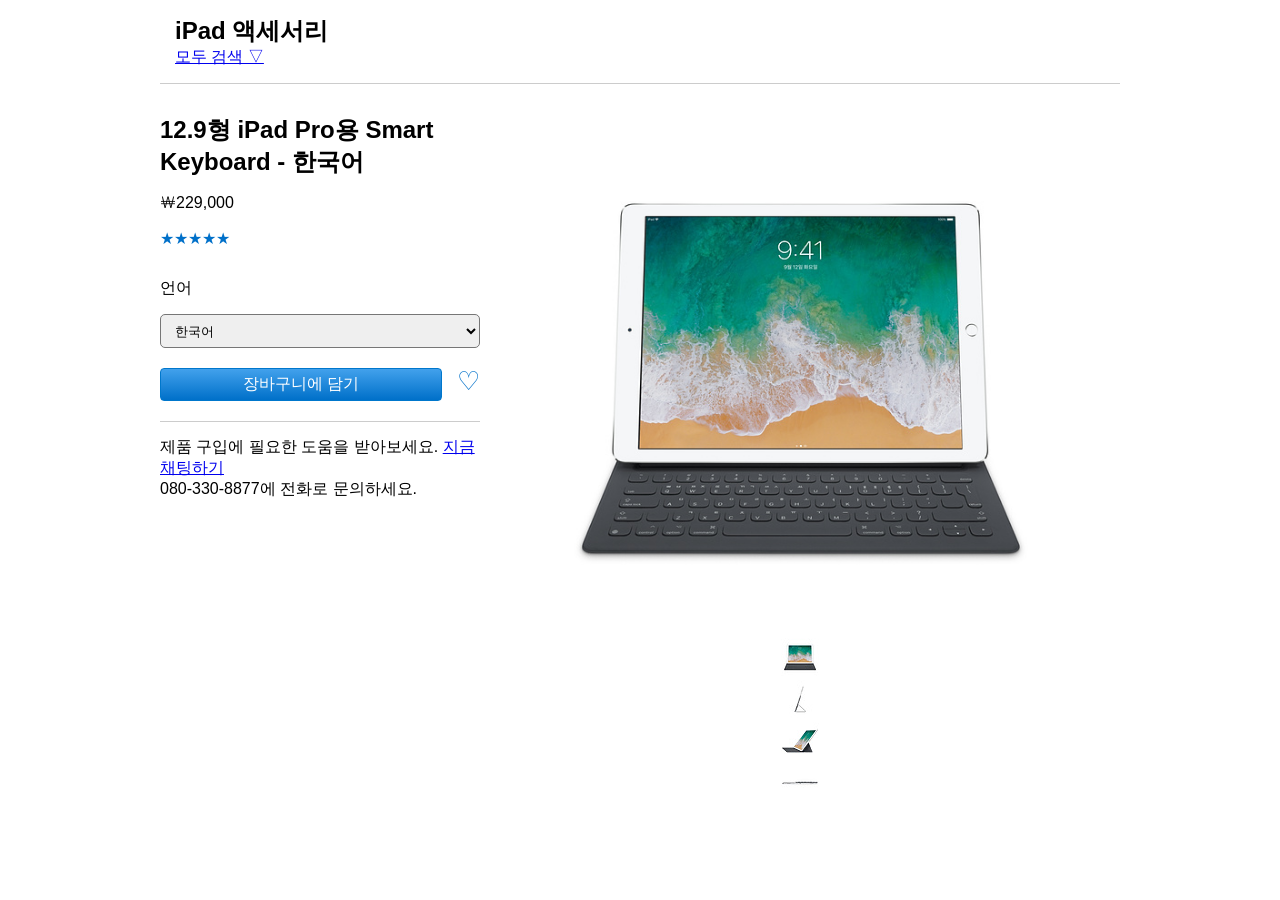
==== index.html @ cc31cf92 "Rename product.html to index.html" ====
<!DOCTYPE html>
<html lang="en">
<head>
	<meta charset="UTF-8">
	<title>product</title>
	<script src='https://cdnjs.cloudflare.com/ajax/libs/jquery/3.3.1/jquery.min.js'></script>
	<link rel="stylesheet" href="style.css">
</head>
<body>
	<nav id="location-nav">
		<h1>iPad 액세서리</h1>
		<a href="#">모두 검색 ▽</a>
	</nav>
	
	<section id="product">
		<div class="info">
			<h2>12.9형 iPad Pro용 Smart Keyboard - 한국어</h2>
			<span class="price">￦229,000</span>
			<span class="rank">★★★★★</span>
			<label><span>언어</span>
				<select name="lang" id="lang">
					<option value="cn">중국어</option>
					<option value="ja">일본어</option>
					<option value="ko" selected>한국어</option>
					<option value="en">영어</option>
				</select>
			</label>
			<div class="btn-wrap">
				<button class='btn submit'>장바구니에 담기</button>
				<a href="#" title='즐겨찾기 추가'><span>♡</span></a>
			</div>	
			<div class="chat-content">
				<p>제품 구입에 필요한 도움을 받아보세요.  
					<a href="#">지금 채팅하기 </a></p>
				<p><span>080-330-8877</span>에 전화로 문의하세요.</p>
			</div>
		</div><!-- end info(left side) -->
		
		<div class="photo">
			<img class='large-img' src="images/front.jpg" alt="전면">
			<ul class="items">
				<li><a href="images/front.jpg"><img src="images/front_small.jpg" alt="전면"></a></li>
				<li><a href="images/side.jpg"><img src="images/side_small.jpg" alt="측면1"></a></li>
				<li><a href="images/side3.jpg"><img src="images/side3_small.jpg" alt="측면2"></a></li>
				<li><a href="images/side4.jpg"><img src="images/side4_small.jpg" alt="측면3"></a></li>												
			</ul>
		</div><!-- end photo -->	
	</section>
	
	<script>
		var product = [
			{
				title: '12.9형 iPad Pro용 Smart Keyboard - 중국어(병음)',
				price: '￦200,000',
				rank: '★★★☆☆☆'
			},
			{
				title: '12.9형 iPad Pro용 Smart Keyboard - 일본어',
				price: '￦190,000',
				rank: '★★★★☆'
			},
			{
				title: '12.9형 iPad Pro용 Smart Keyboard - 한국어',
				price: '￦229,000',
				rank: '★★★★★'
			},
			{
				title: '12.9형 iPad Pro용 Smart Keyboard - 미국 영어',
				price: '￦200,000',
				rank: '★★★☆☆'
			}			
		];
		
		
		$(function(){
			var i = $('#lang option:selected').index();
			
			console.log(i);
			$('#lang').change(function(){
				i = $(':selected', this).index();
				console.log(i);
				$('.info > h2').html(product[i].title);
				$('.info > .price').html(product[i].price);
				$('.info > .rank').html(product[i].rank);
			});
		});
	
	</script>
	
</body>
</html>
---- style.css ----
*{ 
	margin: 0; padding: 0;
	box-sizing: border-box;
}
li{ list-style-type: none;}
body{
	width: 960px;
	margin: 0 auto;
	font-family: '맑은 고딕', Arial, sans-serif;
}
#location-nav{
	border-bottom: 1px solid #ccc;
	padding: 15px;
	margin-bottom: 30px;
}
#product{
	overflow: hidden;
}
#product > .info{
	float: left;
	width: 320px;
}
#product > .info > h2{ margin-bottom: 15px;}
.price{ 
	display: block;
	margin-bottom: 15px;
}
.rank{ color: #0070c9;}
#lang{
	width: 100%;
	height: 34px;
	padding: 0px 10px;
	border-radius: 5px;
}
#product label{ 
	display: block;
	margin-top: 15px;
}
#product label > span{ 
	display: block;
	padding: 15px 0;
}
#product .btn-wrap{
	margin-top: 20px;
/*			border: 1px solid red;*/
}
#product .btn-wrap span{
	float: right;
	font-size: 26px;
	line-height: 26px;
	color:  #0070c9;
}
.btn{
	font-size: 16px;
	line-height: 1.5em;
	font-weight: 400;
	font-family: Helvetica,Arial,sans-serif;
	background-color: #0070c9;
	background: linear-gradient(#42a1ec,#0070c9);
	border: 1px solid #07c;
	border-radius: 4px;
	color: white;
	cursor: pointer;
	display: inline-block;
	width: 88%;
	padding-top: 3px;
	padding-bottom: 4px;
	text-align: center;		
}
.chat-content{ 
	margin: 20px 0;
	padding: 15px 0;
	border-top: 1px solid #ccc;
}

/* 우측 제품 사진 영역*/
.photo {
	width: 640px;
	float: right;
	text-align: center;
}
.photo .large-img{ width: 520px;}
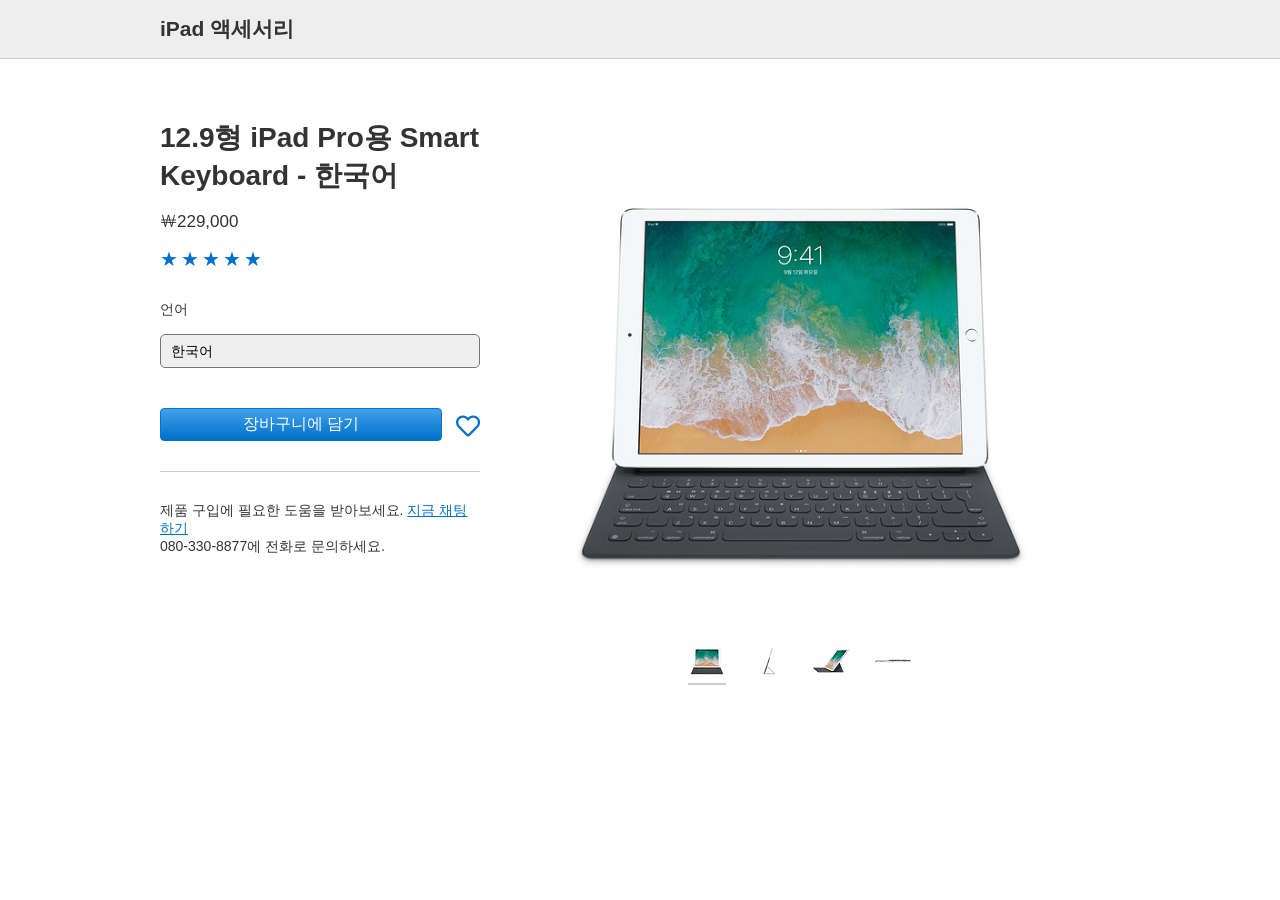
==== commit 102b491e: "Add files via upload" ====
--- a/index.html
+++ b/index.html
@@ -4,88 +4,52 @@
 	<meta charset="UTF-8">
 	<title>product</title>
 	<script src='https://cdnjs.cloudflare.com/ajax/libs/jquery/3.3.1/jquery.min.js'></script>
+	<link rel="stylesheet" href="https://use.fontawesome.com/releases/v5.2.0/css/all.css" integrity="sha384-hWVjflwFxL6sNzntih27bfxkr27PmbbK/iSvJ+a4+0owXq79v+lsFkW54bOGbiDQ" crossorigin="anonymous">
 	<link rel="stylesheet" href="style.css">
 </head>
 <body>
 	<nav id="location-nav">
-		<h1>iPad 액세서리</h1>
-		<a href="#">모두 검색 ▽</a>
+		<div class="container">
+			<h1>iPad 액세서리</h1>
+			<!-- <a href="#">모두 검색 ▽</a> -->
+		</div>
 	</nav>
-	
+
 	<section id="product">
-		<div class="info">
-			<h2>12.9형 iPad Pro용 Smart Keyboard - 한국어</h2>
-			<span class="price">￦229,000</span>
-			<span class="rank">★★★★★</span>
-			<label><span>언어</span>
-				<select name="lang" id="lang">
-					<option value="cn">중국어</option>
-					<option value="ja">일본어</option>
-					<option value="ko" selected>한국어</option>
-					<option value="en">영어</option>
-				</select>
-			</label>
-			<div class="btn-wrap">
-				<button class='btn submit'>장바구니에 담기</button>
-				<a href="#" title='즐겨찾기 추가'><span>♡</span></a>
-			</div>	
-			<div class="chat-content">
-				<p>제품 구입에 필요한 도움을 받아보세요.  
-					<a href="#">지금 채팅하기 </a></p>
-				<p><span>080-330-8877</span>에 전화로 문의하세요.</p>
-			</div>
-		</div><!-- end info(left side) -->
-		
-		<div class="photo">
-			<img class='large-img' src="images/front.jpg" alt="전면">
-			<ul class="items">
-				<li><a href="images/front.jpg"><img src="images/front_small.jpg" alt="전면"></a></li>
-				<li><a href="images/side.jpg"><img src="images/side_small.jpg" alt="측면1"></a></li>
-				<li><a href="images/side3.jpg"><img src="images/side3_small.jpg" alt="측면2"></a></li>
-				<li><a href="images/side4.jpg"><img src="images/side4_small.jpg" alt="측면3"></a></li>												
-			</ul>
-		</div><!-- end photo -->	
+			<div class="info">
+				<h2>12.9형 iPad Pro용 Smart Keyboard - 한국어</h2>
+				<span class="price">￦229,000</span>
+				<span class="rank">★★★★★</span>
+				<label><span>언어</span>
+					<select name="lang" id="lang">
+						<option value="cn">중국어</option>
+						<option value="ja">일본어</option>
+						<option value="ko" selected>한국어</option>
+						<option value="en">영어</option>
+					</select>
+				</label>
+				<div class="btn-wrap">
+					<button class='btn submit'>장바구니에 담기</button>
+					<a href="#" title='즐겨찾기 추가'><i class="far fa-heart"></i></a>
+				</div>
+				<div class="chat-content">
+					<p>제품 구입에 필요한 도움을 받아보세요.
+						<a href="#">지금 채팅하기 </a></p>
+					<p><span>080-330-8877</span>에 전화로 문의하세요.</p>
+				</div>
+			</div><!-- end info(left side) -->
+
+			<div class="photo">
+				<img class='large-img' src="images/front.jpg" alt="전면">
+				<ul class="items">
+					<li><a class="on" href="images/front.jpg"><img src="images/front_small.jpg" alt="전면"></a></li>
+					<li><a href="images/side.jpg"><img src="images/side_small.jpg" alt="측면1"></a></li>
+					<li><a href="images/side3.jpg"><img src="images/side3_small.jpg" alt="측면2"></a></li>
+					<li><a href="images/side4.jpg"><img src="images/side4_small.jpg" alt="측면3"></a></li>
+				</ul>
+			</div><!-- end photo -->
 	</section>
-	
-	<script>
-		var product = [
-			{
-				title: '12.9형 iPad Pro용 Smart Keyboard - 중국어(병음)',
-				price: '￦200,000',
-				rank: '★★★☆☆☆'
-			},
-			{
-				title: '12.9형 iPad Pro용 Smart Keyboard - 일본어',
-				price: '￦190,000',
-				rank: '★★★★☆'
-			},
-			{
-				title: '12.9형 iPad Pro용 Smart Keyboard - 한국어',
-				price: '￦229,000',
-				rank: '★★★★★'
-			},
-			{
-				title: '12.9형 iPad Pro용 Smart Keyboard - 미국 영어',
-				price: '￦200,000',
-				rank: '★★★☆☆'
-			}			
-		];
-		
-		
-		$(function(){
-			var i = $('#lang option:selected').index();
-			
-			console.log(i);
-			$('#lang').change(function(){
-				i = $(':selected', this).index();
-				console.log(i);
-				$('.info > h2').html(product[i].title);
-				$('.info > .price').html(product[i].price);
-				$('.info > .rank').html(product[i].rank);
-			});
-		});
-	
-	</script>
-	
+
+	<script src='main.js'></script>
 </body>
 </html>
--- a/style.css
+++ b/style.css
@@ -1,53 +1,73 @@
-*{ 
+*{
 	margin: 0; padding: 0;
 	box-sizing: border-box;
 }
 li{ list-style-type: none;}
 body{
+	margin: 0 auto;
+	font-family: '맑은 고딕', Arial, sans-serif;
+	font-size: 14px;
+	color: #333;
+}
+.container{
 	width: 960px;
 	margin: 0 auto;
-	font-family: '맑은 고딕', Arial, sans-serif;
 }
 #location-nav{
+	width: 100%;
+	background: #eee;
 	border-bottom: 1px solid #ccc;
 	padding: 15px;
-	margin-bottom: 30px;
+	margin-bottom: 40px;
 }
 #product{
+	width: 960px;
+	margin: 0 auto;
 	overflow: hidden;
+	padding-top: 20px;
 }
 #product > .info{
 	float: left;
 	width: 320px;
 }
-#product > .info > h2{ margin-bottom: 15px;}
-.price{ 
+#product > .info > h2{
+	margin-bottom: 15px;
+	font-size: 2em;
+}
+.price{
 	display: block;
 	margin-bottom: 15px;
+	font-size: 17px;
 }
-.rank{ color: #0070c9;}
-#lang{
+.rank{
+	color: #0070c9;
+	font-size: 1.4em;
+	letter-spacing: 3px;
+
+}
+select#lang{
 	width: 100%;
+	font-size: 1em;
 	height: 34px;
 	padding: 0px 10px;
 	border-radius: 5px;
 }
-#product label{ 
+#product label{
 	display: block;
 	margin-top: 15px;
 }
-#product label > span{ 
+#product label > span{
 	display: block;
 	padding: 15px 0;
 }
 #product .btn-wrap{
-	margin-top: 20px;
+	margin-top: 40px;
 /*			border: 1px solid red;*/
 }
-#product .btn-wrap span{
+#product .btn-wrap .far{
 	float: right;
-	font-size: 26px;
-	line-height: 26px;
+	font-size: 24px;
+	line-height: 1.5em;
 	color:  #0070c9;
 }
 .btn{
@@ -65,13 +85,14 @@
 	width: 88%;
 	padding-top: 3px;
 	padding-bottom: 4px;
-	text-align: center;		
+	text-align: center;
 }
-.chat-content{ 
-	margin: 20px 0;
-	padding: 15px 0;
+.chat-content{
+	margin: 30px 0;
+	padding: 30px 0;
 	border-top: 1px solid #ccc;
 }
+.chat-content a{ color: #0070c9;}
 
 /* 우측 제품 사진 영역*/
 .photo {
@@ -79,4 +100,30 @@
 	float: right;
 	text-align: center;
 }
-.photo .large-img{ width: 520px;}+.photo .large-img{ width: 520px;}
+.photo > .items > li{
+	display: inline-block;
+	margin: 0 10px;
+}
+/* items 사진썹네일 밑줄 효과 */
+.photo > .items a{
+	display: block;
+}
+.photo > .items a.on{
+	border-bottom: 2px solid #ccc;
+}
+
+
+/* 목록 화살표 커스터마이징 */
+select{
+	-webkit-appearance: none; /* 화살표 없애기 for chrome*/
+	-moz-appearance: none;    /* 화살표 없애기 for firefox*/
+	appearance: none;         /* 화살표 없애기 공통*/
+	background-image: url(https://www.materialui.co/materialIcons/hardware/keyboard_arrow_down_grey_192x192.png);
+	background-repeat: no-repeat;
+	background-size: 24px;
+	background-position: 98% 60%;
+}
+select::-ms-expand {
+   display: none;            /* 화살표 없애기 for IE10, 11*/
+}
